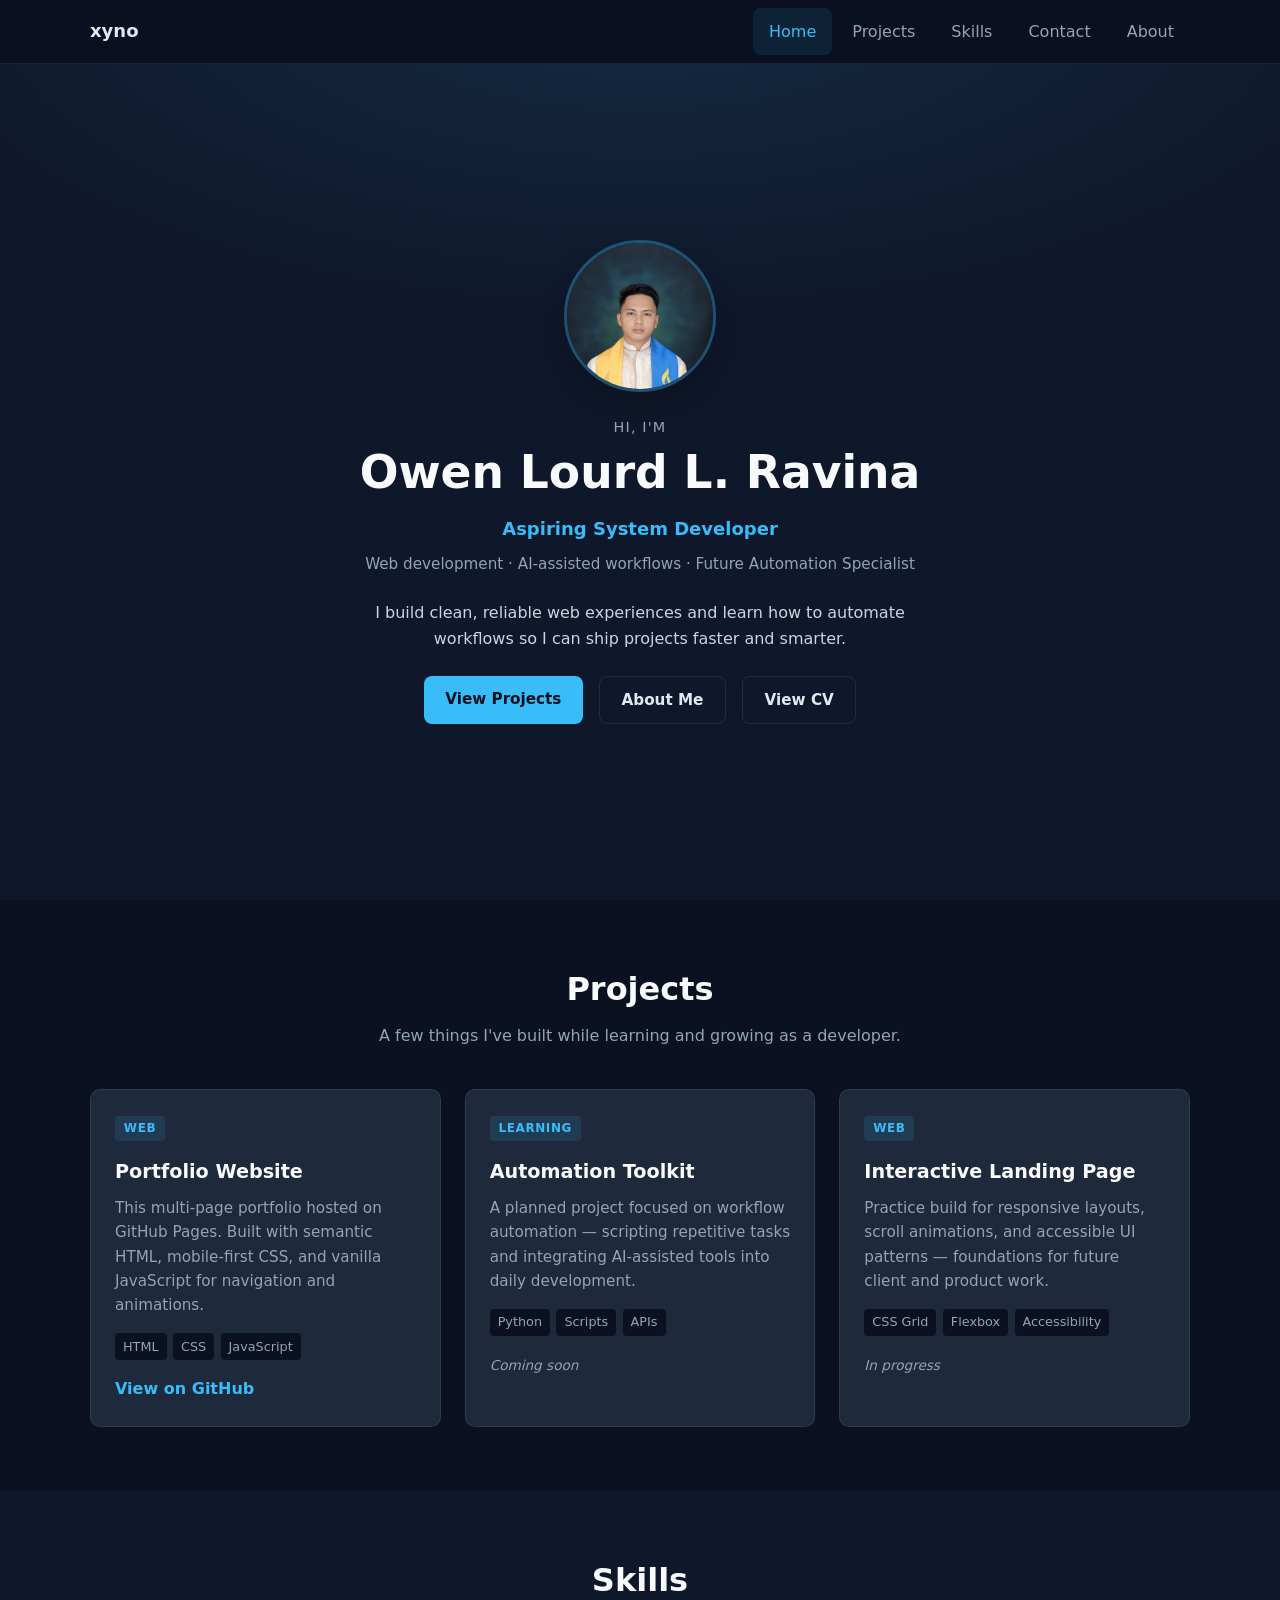
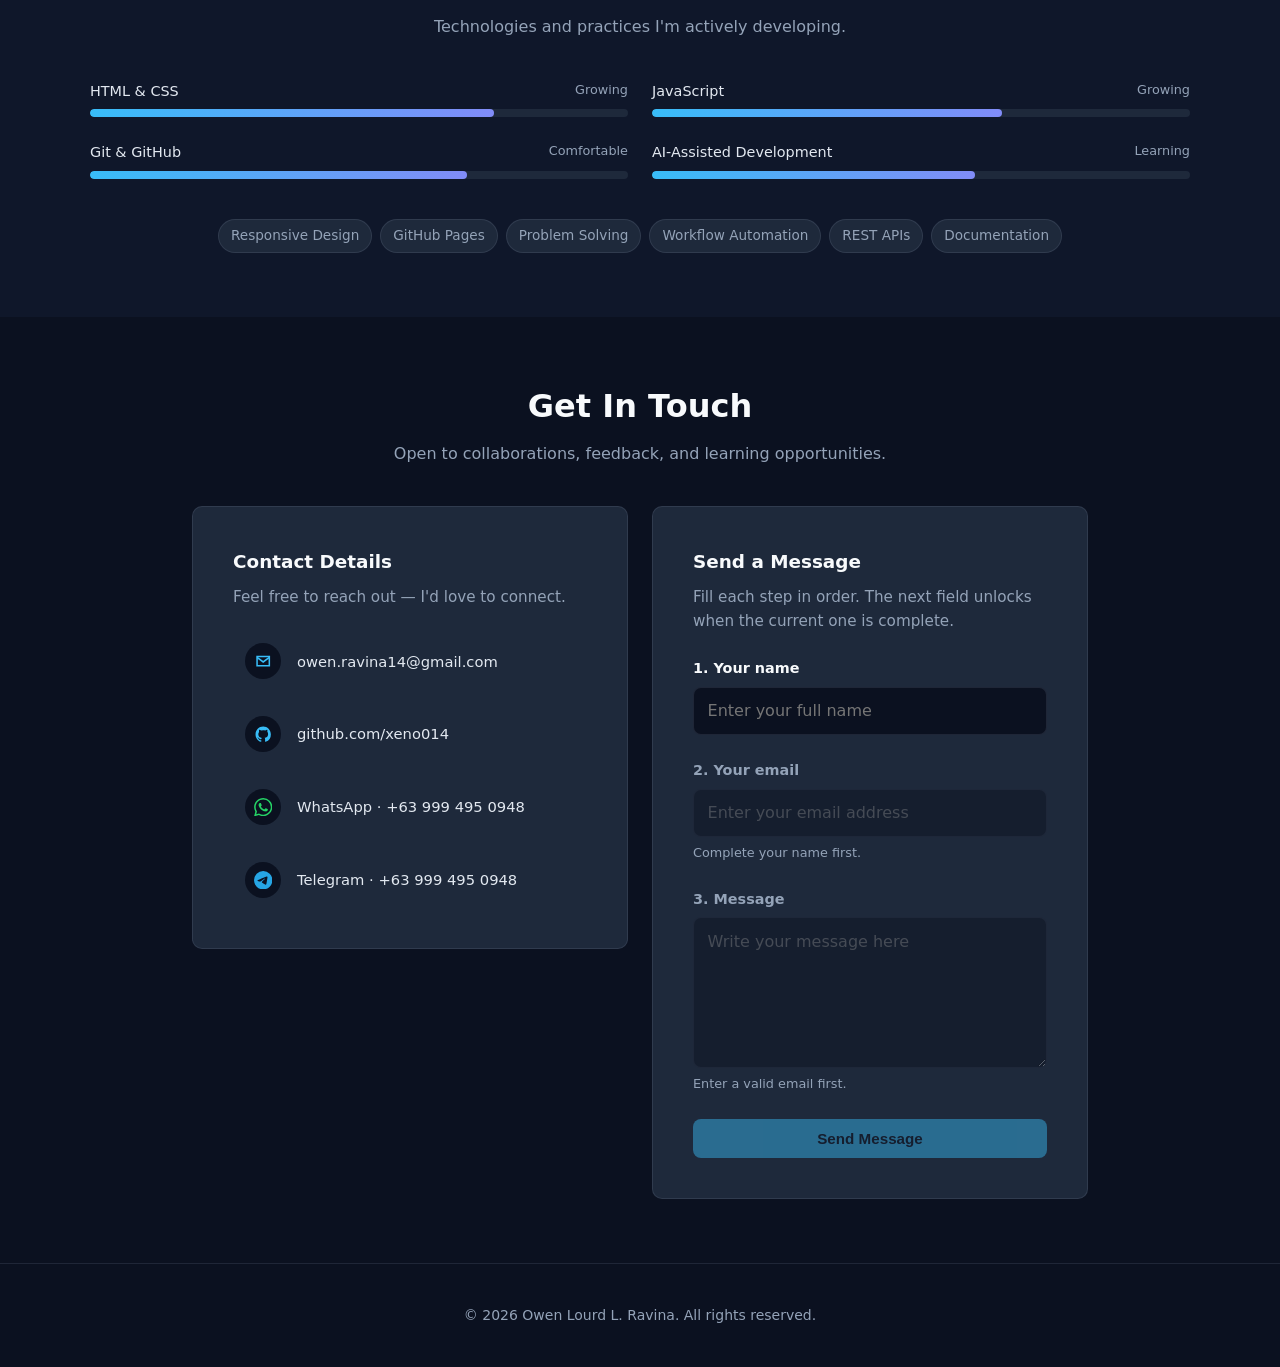
==== index.html @ d6f570fe "Contact & CV Changes" ====
<!DOCTYPE html>
<html lang="en">
<head>
  <meta charset="UTF-8" />
  <meta name="viewport" content="width=device-width, initial-scale=1.0" />
  <meta name="description" content="Portfolio of Owen Lourd L. Ravina — aspiring system developer focused on web development and automation." />
  <title>Owen Lourd L. Ravina | Home</title>
  <link rel="stylesheet" href="style.css" />
</head>
<body data-page="home">

  <!-- ========== STICKY NAVIGATION ========== -->
  <nav class="navbar" id="navbar" aria-label="Main navigation">
    <div class="navbar__inner container">
      <a href="index.html#home" class="navbar__brand">xyno</a>

      <button
        type="button"
        class="navbar__toggle"
        id="nav-toggle"
        aria-label="Open menu"
        aria-expanded="false"
        aria-controls="nav-menu"
      >
        <span class="navbar__toggle-bar"></span>
        <span class="navbar__toggle-bar"></span>
        <span class="navbar__toggle-bar"></span>
      </button>

      <ul class="navbar__menu" id="nav-menu">
        <li><a href="index.html#home" class="nav-link" data-section="home">Home</a></li>
        <li><a href="index.html#projects" class="nav-link" data-section="projects">Projects</a></li>
        <li><a href="index.html#skills" class="nav-link" data-section="skills">Skills</a></li>
        <li><a href="index.html#contact" class="nav-link" data-section="contact">Contact</a></li>
        <li><a href="about.html" class="nav-link" data-section="about">About</a></li>
      </ul>
    </div>
  </nav>

  <!-- ========== HERO ========== -->
  <header class="hero" id="home">
    <div class="hero__inner container reveal">
      <img
        src="assets/images/profile.jpg"
        alt="Portrait of Owen Lourd L. Ravina"
        class="profile-photo"
        width="160"
        height="160"
      />
      <p class="hero__greeting">Hi, I'm</p>
      <h1 class="hero__name">Owen Lourd L. Ravina</h1>
      <p class="hero__title">Aspiring System Developer</p>
      <p class="hero__subtitle">
        Web development · AI-assisted workflows · Future Automation Specialist
      </p>
      <p class="hero__mission">
        I build clean, reliable web experiences and learn how to automate workflows
        so I can ship projects faster and smarter.
      </p>
      <div class="hero__actions">
        <a href="#projects" class="btn btn--primary">View Projects</a>
        <a href="about.html" class="btn btn--ghost">About Me</a>
        <a href="assets/documents/resume.pdf" class="btn btn--ghost" target="_blank" rel="noopener noreferrer">View CV</a>
      </div>
    </div>
  </header>

  <main>
    <!-- ========== PROJECTS ========== -->
    <section id="projects" class="section" aria-labelledby="projects-heading">
      <div class="container">
        <header class="section__header reveal">
          <h2 id="projects-heading" class="section__title">Projects</h2>
          <p class="section__lead">A few things I've built while learning and growing as a developer.</p>
        </header>

        <div class="projects-grid">
          <article class="project-card reveal" style="--delay: 0ms">
            <span class="project-card__tag">web</span>
            <h3 class="project-card__title">Portfolio Website</h3>
            <p class="project-card__desc">
              This multi-page portfolio hosted on GitHub Pages. Built with semantic HTML,
              mobile-first CSS, and vanilla JavaScript for navigation and animations.
            </p>
            <ul class="project-card__stack">
              <li>HTML</li>
              <li>CSS</li>
              <li>JavaScript</li>
            </ul>
            <a href="https://github.com/xeno014/xeno014.github.io" class="project-card__link" target="_blank" rel="noopener noreferrer">View on GitHub</a>
          </article>

          <article class="project-card reveal" style="--delay: 100ms">
            <span class="project-card__tag">learning</span>
            <h3 class="project-card__title">Automation Toolkit</h3>
            <p class="project-card__desc">
              A planned project focused on workflow automation — scripting repetitive tasks
              and integrating AI-assisted tools into daily development.
            </p>
            <ul class="project-card__stack">
              <li>Python</li>
              <li>Scripts</li>
              <li>APIs</li>
            </ul>
            <span class="project-card__status">Coming soon</span>
          </article>

          <article class="project-card reveal" style="--delay: 200ms">
            <span class="project-card__tag">web</span>
            <h3 class="project-card__title">Interactive Landing Page</h3>
            <p class="project-card__desc">
              Practice build for responsive layouts, scroll animations, and accessible
              UI patterns — foundations for future client and product work.
            </p>
            <ul class="project-card__stack">
              <li>CSS Grid</li>
              <li>Flexbox</li>
              <li>Accessibility</li>
            </ul>
            <span class="project-card__status">In progress</span>
          </article>
        </div>
      </div>
    </section>

    <!-- ========== SKILLS ========== -->
    <section id="skills" class="section section--alt" aria-labelledby="skills-heading">
      <div class="container">
        <header class="section__header reveal">
          <h2 id="skills-heading" class="section__title">Skills</h2>
          <p class="section__lead">Technologies and practices I'm actively developing.</p>
        </header>

        <div class="skills-grid reveal">
          <div class="skill-item">
            <div class="skill-item__header">
              <span>HTML &amp; CSS</span>
              <span class="skill-item__level">Growing</span>
            </div>
            <div class="skill-bar"><span style="width: 75%"></span></div>
          </div>
          <div class="skill-item">
            <div class="skill-item__header">
              <span>JavaScript</span>
              <span class="skill-item__level">Growing</span>
            </div>
            <div class="skill-bar"><span style="width: 65%"></span></div>
          </div>
          <div class="skill-item">
            <div class="skill-item__header">
              <span>Git &amp; GitHub</span>
              <span class="skill-item__level">Comfortable</span>
            </div>
            <div class="skill-bar"><span style="width: 70%"></span></div>
          </div>
          <div class="skill-item">
            <div class="skill-item__header">
              <span>AI-Assisted Development</span>
              <span class="skill-item__level">Learning</span>
            </div>
            <div class="skill-bar"><span style="width: 60%"></span></div>
          </div>
        </div>

        <ul class="skills-tags reveal">
          <li>Responsive Design</li>
          <li>GitHub Pages</li>
          <li>Problem Solving</li>
          <li>Workflow Automation</li>
          <li>REST APIs</li>
          <li>Documentation</li>
        </ul>
      </div>
    </section>

    <!-- ========== CONTACT ========== -->
    <section id="contact" class="section" aria-labelledby="contact-heading">
      <div class="container">
        <header class="section__header reveal">
          <h2 id="contact-heading" class="section__title">Get In Touch</h2>
          <p class="section__lead">Open to collaborations, feedback, and learning opportunities.</p>
        </header>

        <div class="contact-grid reveal">
          <div class="contact-panel contact-panel--details">
            <h3 class="contact-panel__title">Contact Details</h3>
            <p class="contact-panel__intro">Feel free to reach out — I'd love to connect.</p>
            <ul class="contact-detail-list">
              <li>
                <a href="mailto:owen.ravina14@gmail.com" class="contact-detail">
                  <span class="contact-detail__icon" aria-hidden="true">
                    <svg viewBox="0 0 24 24" fill="none" stroke="currentColor" stroke-width="2"><path d="M4 6h16v12H4z"/><path d="m4 7 8 6 8-6"/></svg>
                  </span>
                  <span class="contact-detail__text">owen.ravina14@gmail.com</span>
                </a>
              </li>
              <li>
                <a href="https://github.com/xeno014" class="contact-detail" target="_blank" rel="noopener noreferrer">
                  <span class="contact-detail__icon" aria-hidden="true">
                    <svg viewBox="0 0 24 24" fill="currentColor"><path d="M12 2C6.48 2 2 6.58 2 12.26c0 4.5 2.87 8.32 6.84 9.67.5.1.68-.22.68-.48 0-.24-.01-.87-.01-1.7-2.78.62-3.37-1.36-3.37-1.36-.45-1.18-1.12-1.49-1.12-1.49-.92-.64.07-.63.07-.63 1.02.07 1.55 1.06 1.55 1.06.9 1.57 2.36 1.12 2.94.86.09-.67.35-1.12.64-1.38-2.22-.26-4.56-1.14-4.56-5.07 0-1.12.39-2.03 1.03-2.75-.1-.26-.45-1.3.1-2.71 0 0 .84-.27 2.75 1.02A9.3 9.3 0 0 1 12 6.84c.85.004 1.71.12 2.51.35 1.91-1.29 2.75-1.02 2.75-1.02.55 1.41.2 2.45.1 2.71.64.72 1.03 1.63 1.03 2.75 0 3.94-2.34 4.81-4.57 5.07.36.32.68.94.68 1.9 0 1.37-.01 2.47-.01 2.8 0 .27.18.58.69.48A10.03 10.03 0 0 0 22 12.26C22 6.58 17.52 2 12 2z"/></svg>
                  </span>
                  <span class="contact-detail__text">github.com/xeno014</span>
                </a>
              </li>
              <li>
                <a href="https://wa.me/639994950948" class="contact-detail" target="_blank" rel="noopener noreferrer">
                  <span class="contact-detail__icon contact-detail__icon--whatsapp" aria-hidden="true">
                    <svg viewBox="0 0 24 24" fill="currentColor"><path d="M17.472 14.382c-.297-.149-1.758-.867-2.03-.967-.273-.099-.471-.148-.67.15-.197.297-.767.966-.94 1.164-.173.199-.347.223-.644.075-.297-.15-1.255-.463-2.39-1.475-.883-.788-1.48-1.761-1.653-2.059-.173-.297-.018-.458.13-.606.134-.133.298-.347.446-.52.149-.174.198-.298.298-.497.099-.198.05-.371-.025-.52-.075-.149-.669-1.612-.916-2.207-.242-.579-.487-.5-.669-.51-.173-.008-.371-.01-.57-.01-.198 0-.52.074-.792.372-.272.297-1.04 1.016-1.04 2.479 0 1.462 1.065 2.875 1.213 3.074.149.198 2.096 3.2 5.077 4.487.709.306 1.262.489 1.694.625.712.227 1.36.195 1.871.118.571-.085 1.758-.719 2.006-1.413.248-.694.248-1.289.173-1.413-.074-.124-.272-.198-.57-.347m-5.421 7.403h-.004a9.87 9.87 0 0 1-5.031-1.378l-.361-.214-3.741.982.998-3.648-.235-.374a9.86 9.86 0 0 1-1.51-5.26c.001-5.45 4.436-9.884 9.888-9.884 2.64 0 5.122 1.03 6.988 2.898a9.825 9.825 0 0 1 2.893 6.994c-.003 5.45-4.435 9.884-9.885 9.884m8.413-18.297A11.815 11.815 0 0 0 12.05 0C5.495 0 .16 5.335.157 11.892c0 2.096.547 4.142 1.588 5.945L.057 24l6.305-1.654a11.882 11.882 0 0 0 5.683 1.448h.005c6.554 0 11.89-5.335 11.893-11.893a11.821 11.821 0 0 0-3.48-8.413z"/></svg>
                  </span>
                  <span class="contact-detail__text">WhatsApp · +63 999 495 0948</span>
                </a>
              </li>
              <li>
                <a href="https://t.me/+639994950948" class="contact-detail" target="_blank" rel="noopener noreferrer">
                  <span class="contact-detail__icon contact-detail__icon--telegram" aria-hidden="true">
                    <svg viewBox="0 0 24 24" fill="currentColor"><path d="M11.944 0A12 12 0 0 0 0 12a12 12 0 0 0 12 12 12 12 0 0 0 12-12A12 12 0 0 0 12 0a12 12 0 0 0-.056 0zm4.962 7.224c.1-.002.321.023.465.14a.506.506 0 0 1 .171.325c.016.093.036.306.02.472-.18 1.898-.962 6.502-1.36 8.627-.168.9-.499 1.201-.82 1.23-.696.065-1.225-.46-1.9-.902-1.056-.693-1.653-1.124-2.678-1.8-1.185-.78-.417-1.21.258-1.91.177-.184 3.247-2.977 3.307-3.23.007-.032.014-.15-.056-.212s-.174-.041-.249-.024c-.106.024-1.793 1.14-5.061 3.345-.48.33-.913.49-1.302.48-.428-.008-1.252-.241-1.865-.44-.752-.245-1.349-.374-1.297-.789.027-.216.325-.437.893-.663 3.498-1.524 5.83-2.529 6.998-3.014 3.332-1.386 4.025-1.627 4.476-1.635z"/></svg>
                  </span>
                  <span class="contact-detail__text">Telegram · +63 999 495 0948</span>
                </a>
              </li>
            </ul>
          </div>

          <div class="contact-panel contact-panel--form">
            <h3 class="contact-panel__title">Send a Message</h3>
            <p class="contact-panel__intro">Fill each step in order. The next field unlocks when the current one is complete.</p>
            <form id="contact-form" class="contact-form" novalidate>
              <div class="form-group">
                <label for="contact-name">1. Your name</label>
                <input type="text" id="contact-name" name="name" autocomplete="name" placeholder="Enter your full name" required />
              </div>
              <div class="form-group form-group--locked" id="email-group">
                <label for="contact-email">2. Your email</label>
                <input type="email" id="contact-email" name="email" autocomplete="email" placeholder="Enter your email address" disabled required />
                <p class="form-hint" id="email-hint">Complete your name first.</p>
              </div>
              <div class="form-group form-group--locked" id="message-group">
                <label for="contact-message">3. Message</label>
                <textarea id="contact-message" name="message" rows="5" placeholder="Write your message here" disabled required></textarea>
                <p class="form-hint" id="message-hint">Enter a valid email first.</p>
              </div>
              <button type="submit" class="btn btn--primary contact-form__submit" id="contact-submit" disabled>Send Message</button>
            </form>
          </div>
        </div>
      </div>
    </section>
  </main>

  <!-- ========== FOOTER ========== -->
  <footer class="site-footer">
    <div class="container">
      <p>&copy; <span id="year"></span> Owen Lourd L. Ravina. All rights reserved.</p>
    </div>
  </footer>

  <!-- ========== BACK TO TOP ========== -->
  <button type="button" class="top-btn" id="top-btn" aria-label="Back to top" hidden>
    <svg width="20" height="20" viewBox="0 0 24 24" fill="none" stroke="currentColor" stroke-width="2.5" aria-hidden="true">
      <path d="M12 19V5M5 12l7-7 7 7"/>
    </svg>
  </button>

  <script src="script.js"></script>
</body>
</html>
---- style.css ----
/* ============================================
   CSS VARIABLES & RESET (mobile-first)
   ============================================ */

:root {
  --bg: #0b1120;
  --bg-alt: #0f172a;
  --surface: #1e293b;
  --surface-hover: #273549;
  --text: #e2e8f0;
  --text-muted: #94a3b8;
  --accent: #38bdf8;
  --accent-hover: #7dd3fc;
  --border: rgba(148, 163, 184, 0.15);
  --radius: 10px;
  --radius-sm: 8px;
  --shadow: 0 8px 24px rgba(0, 0, 0, 0.25);
  --nav-height: 4rem;
  --space-xs: 0.5rem;
  --space-sm: 1rem;
  --space-md: 1.5rem;
  --space-lg: 2.5rem;
  --space-xl: 4rem;
  --transition: 0.25s ease;
  --container: min(1100px, 100% - 2rem);
}

*,
*::before,
*::after {
  box-sizing: border-box;
  margin: 0;
  padding: 0;
}

html {
  scroll-behavior: smooth;
}

body {
  font-family: system-ui, -apple-system, "Segoe UI", Roboto, sans-serif;
  line-height: 1.6;
  color: var(--text);
  background-color: var(--bg);
  padding-top: var(--nav-height);
}

img {
  max-width: 100%;
  display: block;
}

a {
  color: var(--accent);
  transition: color var(--transition);
}

a:hover {
  color: var(--accent-hover);
}

.container {
  width: var(--container);
  margin-inline: auto;
}

/* ============================================
   SCROLL REVEAL ANIMATIONS
   ============================================ */

.reveal {
  opacity: 0;
  transform: translateY(24px);
  transition:
    opacity 0.6s ease,
    transform 0.6s ease;
  transition-delay: var(--delay, 0ms);
}

.reveal.is-visible {
  opacity: 1;
  transform: translateY(0);
}

@media (prefers-reduced-motion: reduce) {
  html {
    scroll-behavior: auto;
  }

  .reveal {
    opacity: 1;
    transform: none;
    transition: none;
  }

  .top-btn,
  .project-card,
  .btn,
  .navbar__menu {
    transition: none !important;
  }
}

/* ============================================
   STICKY NAVBAR
   ============================================ */

.navbar {
  position: fixed;
  top: 0;
  left: 0;
  right: 0;
  z-index: 1000;
  height: var(--nav-height);
  background: rgba(11, 17, 32, 0.85);
  backdrop-filter: blur(12px);
  border-bottom: 1px solid var(--border);
  transition: box-shadow var(--transition);
}

.navbar--scrolled {
  box-shadow: var(--shadow);
}

.navbar__inner {
  display: flex;
  align-items: center;
  justify-content: space-between;
  height: 100%;
}

.navbar__brand {
  font-weight: 700;
  font-size: 1.125rem;
  color: var(--text);
  text-decoration: none;
}

.navbar__brand:hover {
  color: var(--accent);
}

.navbar__toggle {
  display: flex;
  flex-direction: column;
  justify-content: center;
  gap: 5px;
  width: 2.5rem;
  height: 2.5rem;
  padding: 0.5rem;
  background: transparent;
  border: 1px solid var(--border);
  border-radius: var(--radius-sm);
  cursor: pointer;
}

.navbar__toggle-bar {
  display: block;
  width: 100%;
  height: 2px;
  background: var(--text);
  border-radius: 2px;
  transition: transform var(--transition), opacity var(--transition);
}

.navbar__toggle[aria-expanded="true"] .navbar__toggle-bar:nth-child(1) {
  transform: translateY(7px) rotate(45deg);
}

.navbar__toggle[aria-expanded="true"] .navbar__toggle-bar:nth-child(2) {
  opacity: 0;
}

.navbar__toggle[aria-expanded="true"] .navbar__toggle-bar:nth-child(3) {
  transform: translateY(-7px) rotate(-45deg);
}

.navbar__menu {
  list-style: none;
  display: none;
  flex-direction: column;
  gap: 0.25rem;
  position: absolute;
  top: var(--nav-height);
  left: 0;
  right: 0;
  padding: var(--space-sm);
  background: var(--bg-alt);
  border-bottom: 1px solid var(--border);
}

.navbar__menu.is-open {
  display: flex;
}

.nav-link {
  display: block;
  padding: 0.65rem 1rem;
  color: var(--text-muted);
  text-decoration: none;
  border-radius: var(--radius-sm);
  transition: color var(--transition), background var(--transition);
}

.nav-link:hover,
.nav-link--active {
  color: var(--text);
  background: rgba(56, 189, 248, 0.1);
}

.nav-link--active {
  color: var(--accent);
}

/* ============================================
   BUTTONS
   ============================================ */

.btn {
  display: inline-block;
  padding: 0.7rem 1.35rem;
  font-size: 0.95rem;
  font-weight: 600;
  text-decoration: none;
  border-radius: var(--radius-sm);
  transition: background var(--transition), transform var(--transition), color var(--transition);
}

.btn--primary {
  color: var(--bg);
  background: var(--accent);
}

.btn--primary:hover {
  background: var(--accent-hover);
  transform: translateY(-2px);
  color: var(--bg);
}

.btn--ghost {
  color: var(--text);
  border: 1px solid var(--border);
  background: transparent;
}

.btn--ghost:hover {
  border-color: var(--accent);
  color: var(--accent);
  transform: translateY(-2px);
}

.btn:focus-visible,
.hero__cta:focus-visible,
.top-btn:focus-visible {
  outline: 2px solid var(--accent);
  outline-offset: 3px;
}

/* ============================================
   HERO (HOME)
   ============================================ */

.hero {
  min-height: calc(100vh - var(--nav-height));
  min-height: calc(100dvh - var(--nav-height));
  display: flex;
  align-items: center;
  justify-content: center;
  padding: var(--space-lg) var(--space-sm);
  text-align: center;
  background-color: var(--bg-alt);
  background-image: radial-gradient(
    ellipse 90% 60% at 50% -10%,
    rgba(56, 189, 248, 0.12),
    transparent 70%
  );
}

.hero__inner {
  max-width: 40rem;
}

/* Profile photo (replace assets/images/profile.jpg to update) */
.profile-photo {
  display: block;
  width: 9.5rem;
  height: 9.5rem;
  margin: 0 auto var(--space-md);
  object-fit: cover;
  object-position: center 15%;
  border-radius: 50%;
  border: 3px solid rgba(56, 189, 248, 0.35);
  box-shadow: var(--shadow);
}

.hero__greeting {
  font-size: 0.9rem;
  letter-spacing: 0.08em;
  text-transform: uppercase;
  color: var(--text-muted);
  margin-bottom: var(--space-xs);
}

.hero__name {
  font-size: clamp(1.75rem, 6vw, 2.85rem);
  font-weight: 700;
  line-height: 1.15;
  color: #f8fafc;
  margin-bottom: var(--space-sm);
}

.hero__title {
  font-size: 1.125rem;
  font-weight: 600;
  color: var(--accent);
  margin-bottom: var(--space-xs);
}

.hero__subtitle {
  font-size: 0.95rem;
  color: var(--text-muted);
  margin-bottom: var(--space-md);
}

.hero__mission {
  color: #cbd5e1;
  margin-bottom: var(--space-md);
  max-width: 34rem;
  margin-inline: auto;
}

.hero__actions {
  display: flex;
  flex-wrap: wrap;
  gap: var(--space-sm);
  justify-content: center;
}

/* ============================================
   SECTIONS (shared)
   ============================================ */

.section {
  padding: var(--space-xl) 0;
}

.section--alt {
  background: var(--bg-alt);
}

.section__header {
  text-align: center;
  margin-bottom: var(--space-lg);
  max-width: 36rem;
  margin-inline: auto;
}

.section__title {
  font-size: clamp(1.5rem, 4vw, 2rem);
  color: #f8fafc;
  margin-bottom: var(--space-xs);
}

.section__lead {
  color: var(--text-muted);
}

/* ============================================
   PROJECT CARDS
   ============================================ */

.projects-grid {
  display: grid;
  gap: var(--space-md);
}

.project-card {
  padding: var(--space-md);
  background: var(--surface);
  border: 1px solid var(--border);
  border-radius: var(--radius);
  transition: transform var(--transition), border-color var(--transition), box-shadow var(--transition);
}

.project-card:hover {
  transform: translateY(-4px);
  border-color: rgba(56, 189, 248, 0.35);
  box-shadow: var(--shadow);
}

.project-card__tag {
  display: inline-block;
  font-size: 0.75rem;
  font-weight: 600;
  text-transform: uppercase;
  letter-spacing: 0.05em;
  color: var(--accent);
  background: rgba(56, 189, 248, 0.12);
  padding: 0.2rem 0.55rem;
  border-radius: 4px;
  margin-bottom: var(--space-sm);
}

.project-card__title {
  font-size: 1.2rem;
  color: #f8fafc;
  margin-bottom: var(--space-xs);
}

.project-card__desc {
  color: var(--text-muted);
  font-size: 0.95rem;
  margin-bottom: var(--space-sm);
}

.project-card__stack {
  list-style: none;
  display: flex;
  flex-wrap: wrap;
  gap: 0.4rem;
  margin-bottom: var(--space-sm);
}

.project-card__stack li {
  font-size: 0.8rem;
  padding: 0.2rem 0.5rem;
  background: var(--bg);
  border-radius: 4px;
  color: var(--text-muted);
}

.project-card__link {
  font-weight: 600;
  text-decoration: none;
}

.project-card__status {
  font-size: 0.85rem;
  color: var(--text-muted);
  font-style: italic;
}

/* ============================================
   SKILLS
   ============================================ */

.skills-grid {
  display: grid;
  gap: var(--space-md);
  margin-bottom: var(--space-lg);
}

.skill-item__header {
  display: flex;
  justify-content: space-between;
  font-size: 0.9rem;
  margin-bottom: 0.4rem;
}

.skill-item__level {
  color: var(--text-muted);
  font-size: 0.8rem;
}

.skill-bar {
  height: 8px;
  background: var(--surface);
  border-radius: 99px;
  overflow: hidden;
}

.skill-bar span {
  display: block;
  height: 100%;
  background: linear-gradient(90deg, var(--accent), #818cf8);
  border-radius: 99px;
  transition: width 1s ease;
}

.skills-tags {
  list-style: none;
  display: flex;
  flex-wrap: wrap;
  gap: 0.5rem;
  justify-content: center;
}

.skills-tags li {
  font-size: 0.85rem;
  padding: 0.35rem 0.75rem;
  background: var(--surface);
  border: 1px solid var(--border);
  border-radius: 99px;
  color: var(--text-muted);
  transition: border-color var(--transition), color var(--transition);
}

.skills-tags li:hover {
  border-color: var(--accent);
  color: var(--accent);
}

/* ============================================
   CONTACT (two panels)
   ============================================ */

.contact-grid {
  display: grid;
  gap: var(--space-md);
  max-width: 56rem;
  margin-inline: auto;
}

.contact-panel {
  padding: var(--space-lg);
  background: var(--surface);
  border: 1px solid var(--border);
  border-radius: var(--radius);
}

.contact-panel__title {
  font-size: 1.15rem;
  color: #f8fafc;
  margin-bottom: var(--space-xs);
}

.contact-panel__intro {
  color: var(--text-muted);
  font-size: 0.95rem;
  margin-bottom: var(--space-md);
}

/* Panel 1: contact details with icons */
.contact-detail-list {
  list-style: none;
  display: flex;
  flex-direction: column;
  gap: var(--space-sm);
}

.contact-detail {
  display: flex;
  align-items: center;
  gap: var(--space-sm);
  padding: 0.65rem 0.75rem;
  border-radius: var(--radius-sm);
  text-decoration: none;
  color: var(--text);
  transition: background var(--transition), color var(--transition);
}

.contact-detail:hover {
  background: rgba(56, 189, 248, 0.08);
  color: var(--accent);
}

.contact-detail__icon {
  flex-shrink: 0;
  width: 2.25rem;
  height: 2.25rem;
  display: flex;
  align-items: center;
  justify-content: center;
  border-radius: 50%;
  background: var(--bg);
  color: var(--accent);
}

.contact-detail__icon svg {
  width: 1.15rem;
  height: 1.15rem;
}

.contact-detail__icon--whatsapp {
  color: #25d366;
}

.contact-detail__icon--telegram {
  color: #26a5e4;
}

.contact-detail__text {
  font-size: 0.92rem;
  font-weight: 500;
  word-break: break-word;
}

/* Panel 2: contact form */
.contact-form {
  display: flex;
  flex-direction: column;
  gap: var(--space-md);
}

.form-group {
  display: flex;
  flex-direction: column;
  gap: 0.4rem;
}

.form-group label {
  font-size: 0.9rem;
  font-weight: 600;
  color: #f8fafc;
}

.form-group input,
.form-group textarea {
  width: 100%;
  padding: 0.65rem 0.85rem;
  font: inherit;
  color: var(--text);
  background: var(--bg);
  border: 1px solid var(--border);
  border-radius: var(--radius-sm);
  transition: border-color var(--transition), opacity var(--transition);
}

.form-group input:focus,
.form-group textarea:focus {
  outline: none;
  border-color: var(--accent);
}

.form-group input:disabled,
.form-group textarea:disabled {
  opacity: 0.45;
  cursor: not-allowed;
}

.form-group--locked label {
  color: var(--text-muted);
}

.form-hint {
  font-size: 0.8rem;
  color: var(--text-muted);
  margin: 0;
}

.form-hint.is-hidden {
  display: none;
}

.contact-form__submit {
  width: 100%;
  border: none;
  cursor: pointer;
}

.contact-form__submit:disabled {
  opacity: 0.45;
  cursor: not-allowed;
  transform: none;
}

/* ============================================
   ABOUT PAGE
   ============================================ */

.page-hero {
  padding: var(--space-xl) 0 var(--space-lg);
  background: var(--bg-alt);
  border-bottom: 1px solid var(--border);
}

.back-link {
  display: inline-block;
  font-size: 0.9rem;
  text-decoration: none;
  margin-bottom: var(--space-md);
  color: var(--text-muted);
}

.back-link:hover {
  color: var(--accent);
}

.page-hero__title {
  font-size: clamp(2rem, 5vw, 2.75rem);
  color: #f8fafc;
  margin-bottom: var(--space-sm);
}

.page-hero__lead {
  color: var(--text-muted);
  max-width: 40rem;
}

.about-main {
  padding: var(--space-xl) 0;
}

.about-block {
  margin-bottom: var(--space-xl);
}

.about-block__title {
  font-size: 1.35rem;
  color: var(--accent);
  margin-bottom: var(--space-md);
}

.about-block p {
  color: #cbd5e1;
  margin-bottom: var(--space-sm);
}

.about-block p:last-child {
  margin-bottom: 0;
}

/* Timeline */
.timeline {
  list-style: none;
  border-left: 2px solid var(--border);
  margin-left: 0.5rem;
  padding-left: var(--space-md);
}

.timeline__item {
  position: relative;
  padding-bottom: var(--space-lg);
}

.timeline__item:last-child {
  padding-bottom: 0;
}

.timeline__item::before {
  content: "";
  position: absolute;
  left: calc(-1 * var(--space-md) - 5px);
  top: 0.35rem;
  width: 10px;
  height: 10px;
  background: var(--accent);
  border-radius: 50%;
  box-shadow: 0 0 0 4px var(--bg);
}

.timeline__date {
  display: block;
  font-size: 0.8rem;
  font-weight: 600;
  color: var(--accent);
  margin-bottom: 0.25rem;
}

.timeline__title {
  font-size: 1.05rem;
  color: #f8fafc;
  margin-bottom: 0.35rem;
}

.timeline__item p {
  font-size: 0.95rem;
  color: var(--text-muted);
}

/* Values grid */
.values-grid {
  list-style: none;
  display: grid;
  gap: var(--space-md);
}

.values-card {
  padding: var(--space-md);
  background: var(--surface);
  border: 1px solid var(--border);
  border-radius: var(--radius);
  transition: transform var(--transition), border-color var(--transition);
}

.values-card:hover {
  transform: translateY(-3px);
  border-color: rgba(56, 189, 248, 0.3);
}

.values-card h3 {
  color: #f8fafc;
  font-size: 1rem;
  margin-bottom: 0.35rem;
}

.values-card p {
  font-size: 0.9rem;
  color: var(--text-muted);
}

.about-cta {
  display: flex;
  flex-wrap: wrap;
  gap: var(--space-sm);
  justify-content: center;
  padding-top: var(--space-md);
}

/* ============================================
   FOOTER
   ============================================ */

.site-footer {
  padding: var(--space-lg) 0;
  text-align: center;
  font-size: 0.875rem;
  color: var(--text-muted);
  border-top: 1px solid var(--border);
}

/* ============================================
   BACK TO TOP BUTTON
   ============================================ */

.top-btn {
  position: fixed;
  bottom: 1.5rem;
  right: 1.5rem;
  z-index: 900;
  width: 3rem;
  height: 3rem;
  display: flex;
  align-items: center;
  justify-content: center;
  border: none;
  border-radius: 50%;
  background: var(--accent);
  color: var(--bg);
  cursor: pointer;
  box-shadow: var(--shadow);
  opacity: 0;
  visibility: hidden;
  transform: scale(0.85);
  transition:
    opacity 0.35s ease,
    visibility 0.35s ease,
    transform 0.35s ease,
    background 0.2s ease;
}

.top-btn.is-visible {
  opacity: 1;
  visibility: visible;
  transform: scale(1);
}

.top-btn:hover {
  background: var(--accent-hover);
  transform: scale(1.08);
}

.top-btn.is-visible:hover {
  transform: scale(1.08);
}

/* ============================================
   TABLET (768px+)
   ============================================ */

@media (min-width: 768px) {
  .navbar__toggle {
    display: none;
  }

  .navbar__menu {
    display: flex;
    flex-direction: row;
    align-items: center;
    gap: 0.25rem;
    position: static;
    padding: 0;
    background: transparent;
    border: none;
  }

  .projects-grid {
    grid-template-columns: repeat(2, 1fr);
  }

  .skills-grid {
    grid-template-columns: repeat(2, 1fr);
  }

  .values-grid {
    grid-template-columns: repeat(3, 1fr);
  }

  .contact-grid {
    grid-template-columns: 1fr 1fr;
    align-items: start;
  }
}

/* ============================================
   DESKTOP (1024px+)
   ============================================ */

@media (min-width: 1024px) {
  .projects-grid {
    grid-template-columns: repeat(3, 1fr);
  }
}
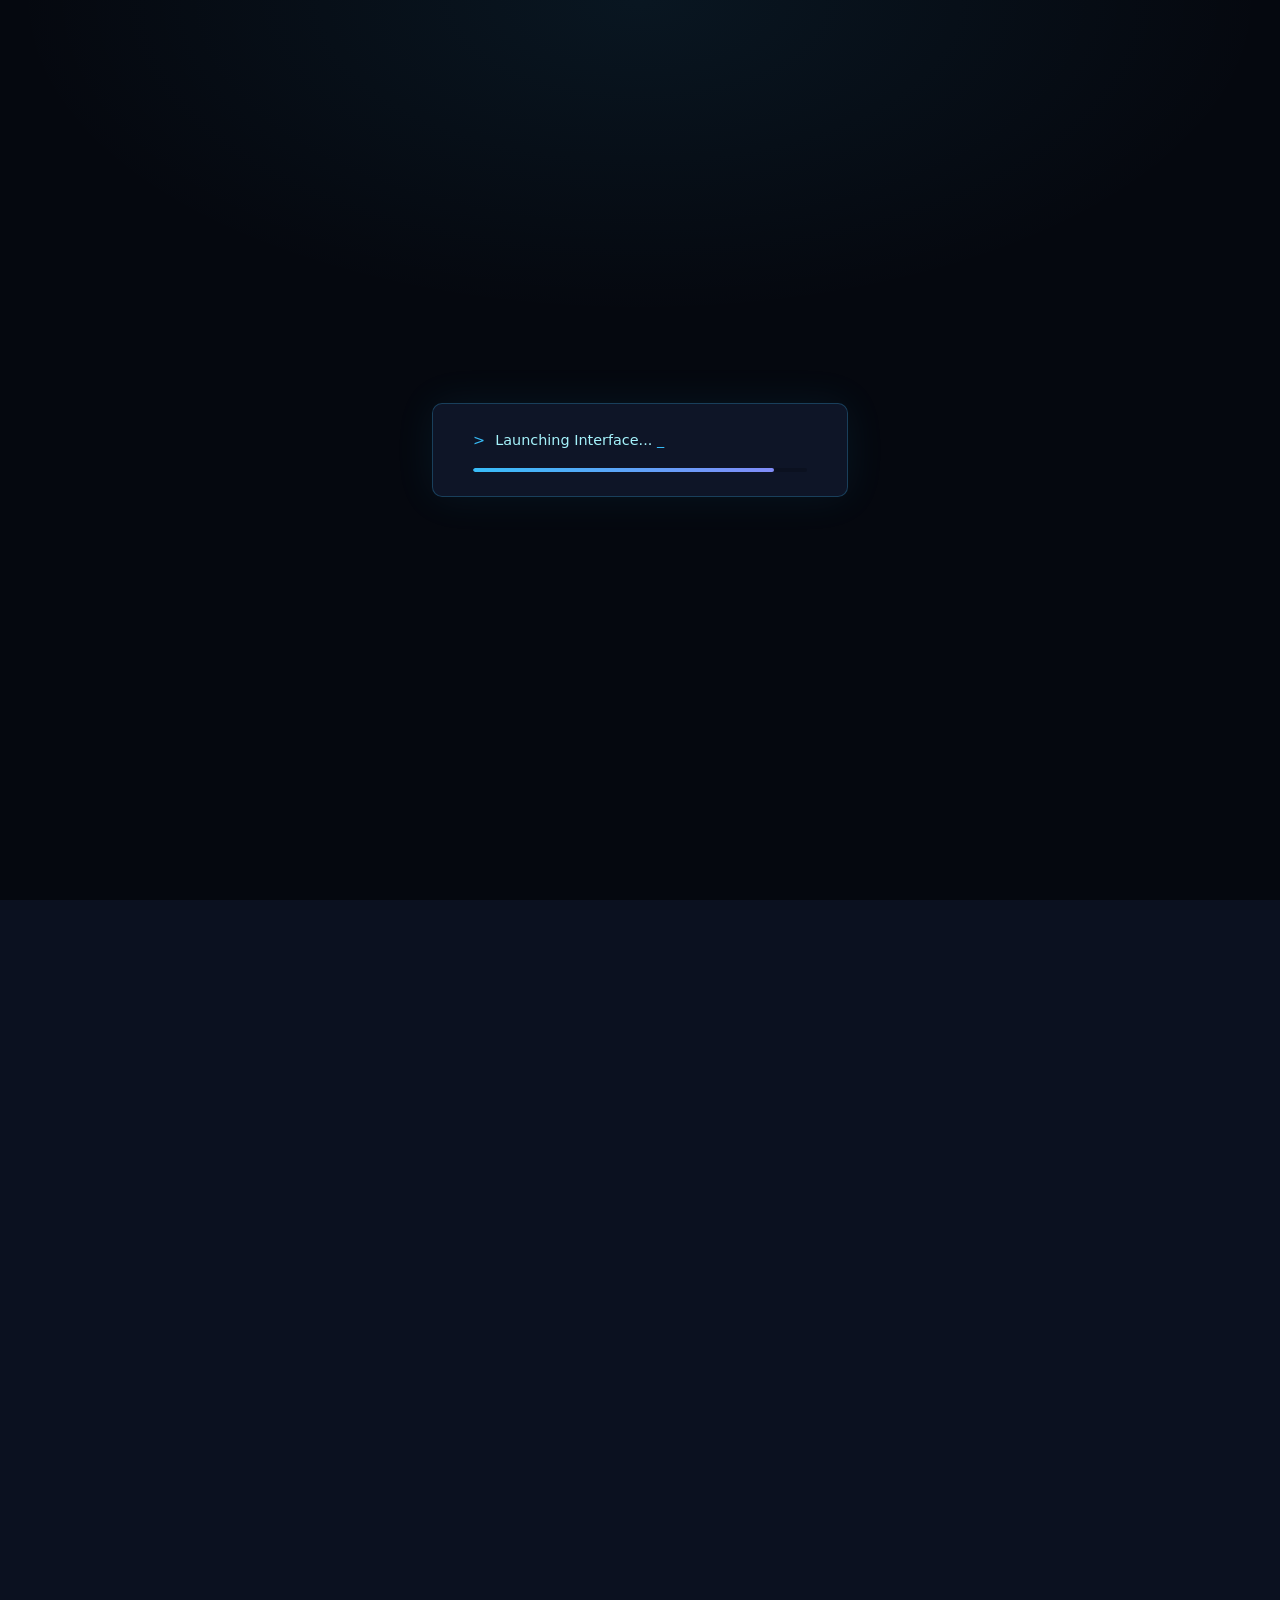
==== commit b800f22a: "Portfolio Refinement and font change" ====
--- a/index.html
+++ b/index.html
@@ -1,13 +1,30 @@
 <!DOCTYPE html>
-<html lang="en">
+<html lang="en" class="no-js">
 <head>
+  <script>document.documentElement.classList.replace("no-js", "js");</script>
   <meta charset="UTF-8" />
   <meta name="viewport" content="width=device-width, initial-scale=1.0" />
-  <meta name="description" content="Portfolio of Owen Lourd L. Ravina — aspiring system developer focused on web development and automation." />
+  <meta name="description" content="Portfolio of Owen Lourd L. Ravina — IT Systems &amp; Automation Specialist with experience in software analysis, infrastructure support, and web-based system development." />
   <title>Owen Lourd L. Ravina | Home</title>
+  <link rel="stylesheet" href="https://fonts.cdnfonts.com/css/axiforma" />
   <link rel="stylesheet" href="style.css" />
+  <link rel="preload" href="assets/images/profile.jpg" as="image" />
 </head>
-<body data-page="home">
+<body data-page="home" class="preloader-active">
+
+  <!-- ========== DEVELOPER PRELOADER ========== -->
+  <div id="preloader" class="preloader" role="status" aria-live="polite" aria-busy="true" aria-label="Loading portfolio">
+    <div class="preloader__terminal">
+      <p class="preloader__line">
+        <span class="preloader__prompt">&gt;</span>
+        <span id="preloader-text">Initializing Portfolio...</span>
+        <span class="preloader__cursor" aria-hidden="true">_</span>
+      </p>
+      <div class="preloader__bar" aria-hidden="true">
+        <span class="preloader__progress" id="preloader-progress"></span>
+      </div>
+    </div>
+  </div>
 
   <!-- ========== STICKY NAVIGATION ========== -->
   <nav class="navbar" id="navbar" aria-label="Main navigation">
@@ -39,25 +56,37 @@
 
   <!-- ========== HERO ========== -->
   <header class="hero" id="home">
-    <div class="hero__inner container reveal">
-      <img
-        src="assets/images/profile.jpg"
-        alt="Portrait of Owen Lourd L. Ravina"
-        class="profile-photo"
-        width="160"
-        height="160"
-      />
-      <p class="hero__greeting">Hi, I'm</p>
-      <h1 class="hero__name">Owen Lourd L. Ravina</h1>
-      <p class="hero__title">Aspiring System Developer</p>
-      <p class="hero__subtitle">
-        Web development · AI-assisted workflows · Future Automation Specialist
+    <div class="hero__inner container hero--sequence" id="hero-inner">
+      <div class="hero__stage hero__stage--photo">
+        <img
+          src="assets/images/profile.jpg"
+          alt="Portrait of Owen Lourd L. Ravina"
+          class="profile-photo"
+          width="160"
+          height="160"
+          decoding="async"
+          loading="eager"
+        />
+      </div>
+      <p class="hero__greeting hero__stage hero__stage--greeting">Hi, I'm</p>
+      <h1 class="hero__name hero__stage hero__stage--name">Owen Lourd L. Ravina</h1>
+      <p class="hero__role hero__stage hero__stage--role">Workflow System Architect & IT Software-Hardware Consultant</p>
+      <div
+        class="hero__terminal hero__stage hero__stage--terminal"
+        role="region"
+        aria-label="Areas of specialization"
+      >
+        <p class="hero__terminal-line">
+          <span class="hero__terminal-prompt" aria-hidden="true">&gt;</span>
+          <span class="hero__terminal-output">
+            <span class="hero__terminal-text" id="hero-typewriter" aria-live="polite"></span><span class="hero__terminal-cursor" id="hero-typewriter-cursor" aria-hidden="true">_</span>
+          </span>
+        </p>
+      </div>
+      <p class="hero__subtitle hero__stage hero__stage--subtitle">
+        Software Analysis · Infrastructure Support · Workflow Optimization · Web Systems
       </p>
-      <p class="hero__mission">
-        I build clean, reliable web experiences and learn how to automate workflows
-        so I can ship projects faster and smarter.
-      </p>
-      <div class="hero__actions">
+      <div class="hero__actions hero__stage hero__stage--actions">
         <a href="#projects" class="btn btn--primary">View Projects</a>
         <a href="about.html" class="btn btn--ghost">About Me</a>
         <a href="assets/documents/resume.pdf" class="btn btn--ghost" target="_blank" rel="noopener noreferrer">View CV</a>
@@ -76,11 +105,14 @@
 
         <div class="projects-grid">
           <article class="project-card reveal" style="--delay: 0ms">
-            <span class="project-card__tag">web</span>
+            <div class="project-card__meta">
+              <span class="project-card__tag">web</span>
+              <span class="project-card__level">Moderate to Intermediate</span>
+            </div>
             <h3 class="project-card__title">Portfolio Website</h3>
             <p class="project-card__desc">
-              This multi-page portfolio hosted on GitHub Pages. Built with semantic HTML,
-              mobile-first CSS, and vanilla JavaScript for navigation and animations.
+              Multi-page developer portfolio with responsive layout, scroll animations,
+              contact form, and GitHub Pages deployment.
             </p>
             <ul class="project-card__stack">
               <li>HTML</li>
@@ -90,34 +122,58 @@
             <a href="https://github.com/xeno014/xeno014.github.io" class="project-card__link" target="_blank" rel="noopener noreferrer">View on GitHub</a>
           </article>
 
-          <article class="project-card reveal" style="--delay: 100ms">
-            <span class="project-card__tag">learning</span>
-            <h3 class="project-card__title">Automation Toolkit</h3>
-            <p class="project-card__desc">
-              A planned project focused on workflow automation — scripting repetitive tasks
-              and integrating AI-assisted tools into daily development.
+          <article class="project-card reveal" style="--delay: 80ms">
+            <div class="project-card__meta">
+              <span class="project-card__tag">automation</span>
+              <span class="project-card__level">Beginner to Moderate</span>
+            </div>
+            <h3 class="project-card__title">Automation</h3>
+            <p class="project-card__desc">
+              Workflow automation using Python and no-code tools to streamline business
+              processes and integrations.
             </p>
             <ul class="project-card__stack">
               <li>Python</li>
-              <li>Scripts</li>
-              <li>APIs</li>
+              <li>GoHighLevel</li>
+              <li>Zapier</li>
+              <li>Google Apps Script</li>
             </ul>
-            <span class="project-card__status">Coming soon</span>
-          </article>
-
-          <article class="project-card reveal" style="--delay: 200ms">
-            <span class="project-card__tag">web</span>
-            <h3 class="project-card__title">Interactive Landing Page</h3>
-            <p class="project-card__desc">
-              Practice build for responsive layouts, scroll animations, and accessible
-              UI patterns — foundations for future client and product work.
-            </p>
-            <ul class="project-card__stack">
-              <li>CSS Grid</li>
-              <li>Flexbox</li>
-              <li>Accessibility</li>
-            </ul>
-            <span class="project-card__status">In progress</span>
+          </article>
+
+          <article class="project-card reveal" style="--delay: 160ms">
+            <div class="project-card__meta">
+              <span class="project-card__tag">web</span>
+              <span class="project-card__status">Coming soon</span>
+            </div>
+            <h3 class="project-card__title">TRGF Gamefowl Website</h3>
+            <p class="project-card__desc">
+              Upcoming website for TRGF Gamefowl — clean presentation and a professional
+              online presence.
+            </p>
+          </article>
+
+          <article class="project-card reveal" style="--delay: 240ms">
+            <div class="project-card__meta">
+              <span class="project-card__tag">web</span>
+              <span class="project-card__status">Coming soon</span>
+            </div>
+            <h3 class="project-card__title">PC Builder Website</h3>
+            <p class="project-card__desc">
+              Custom PC builder to order tailored builds with Philippines-based delivery
+              and a smooth ordering experience.
+            </p>
+          </article>
+
+          <article class="project-card reveal" style="--delay: 320ms">
+            <div class="project-card__meta">
+              <span class="project-card__tag">platform</span>
+              <span class="project-card__status">Coming soon</span>
+            </div>
+            <h3 class="project-card__title">LaunchGrad</h3>
+            <p class="project-card__desc">
+              Platform for fresh graduates and aspiring freelancers entering virtual work,
+              with resources and opportunity-focused design.
+            </p>
           </article>
         </div>
       </div>
@@ -134,41 +190,56 @@
         <div class="skills-grid reveal">
           <div class="skill-item">
             <div class="skill-item__header">
+              <span>Python</span>
+              <span class="skill-item__level">Growing</span>
+            </div>
+            <div class="skill-bar"><span data-width="72"></span></div>
+          </div>
+          <div class="skill-item">
+            <div class="skill-item__header">
+              <span>C#</span>
+              <span class="skill-item__level">Growing</span>
+            </div>
+            <div class="skill-bar"><span data-width="65"></span></div>
+          </div>
+          <div class="skill-item">
+            <div class="skill-item__header">
+              <span>AI-Assisted Automations</span>
+              <span class="skill-item__level">Active</span>
+            </div>
+            <div class="skill-bar"><span data-width="70"></span></div>
+            <p class="skill-item__note">GoHighLevel · Zapier · Google Apps Script</p>
+          </div>
+          <div class="skill-item">
+            <div class="skill-item__header">
+              <span>JavaScript</span>
+              <span class="skill-item__level">Growing</span>
+            </div>
+            <div class="skill-bar"><span data-width="68"></span></div>
+          </div>
+          <div class="skill-item">
+            <div class="skill-item__header">
               <span>HTML &amp; CSS</span>
               <span class="skill-item__level">Growing</span>
             </div>
-            <div class="skill-bar"><span style="width: 75%"></span></div>
-          </div>
-          <div class="skill-item">
-            <div class="skill-item__header">
-              <span>JavaScript</span>
-              <span class="skill-item__level">Growing</span>
-            </div>
-            <div class="skill-bar"><span style="width: 65%"></span></div>
-          </div>
-          <div class="skill-item">
-            <div class="skill-item__header">
-              <span>Git &amp; GitHub</span>
-              <span class="skill-item__level">Comfortable</span>
-            </div>
-            <div class="skill-bar"><span style="width: 70%"></span></div>
+            <div class="skill-bar"><span data-width="75"></span></div>
           </div>
           <div class="skill-item">
             <div class="skill-item__header">
               <span>AI-Assisted Development</span>
               <span class="skill-item__level">Learning</span>
             </div>
-            <div class="skill-bar"><span style="width: 60%"></span></div>
+            <div class="skill-bar"><span data-width="62"></span></div>
           </div>
         </div>
 
         <ul class="skills-tags reveal">
+          <li>GoHighLevel</li>
+          <li>Zapier</li>
+          <li>Google Apps Script</li>
           <li>Responsive Design</li>
-          <li>GitHub Pages</li>
+          <li>Workflow Automation</li>
           <li>Problem Solving</li>
-          <li>Workflow Automation</li>
-          <li>REST APIs</li>
-          <li>Documentation</li>
         </ul>
       </div>
     </section>
@@ -184,7 +255,7 @@
         <div class="contact-grid reveal">
           <div class="contact-panel contact-panel--details">
             <h3 class="contact-panel__title">Contact Details</h3>
-            <p class="contact-panel__intro">Feel free to reach out — I'd love to connect.</p>
+            <p class="contact-panel__intro">Feel free to reach out. I'd love to connect.</p>
             <ul class="contact-detail-list">
               <li>
                 <a href="mailto:owen.ravina14@gmail.com" class="contact-detail">
--- a/style.css
+++ b/style.css
@@ -21,8 +21,15 @@
   --space-md: 1.5rem;
   --space-lg: 2.5rem;
   --space-xl: 4rem;
+  --space-2xl: 5rem;
   --transition: 0.25s ease;
   --container: min(1100px, 100% - 2rem);
+  --font-heading: "Axiforma", system-ui, sans-serif;
+  --font-body: "Axiforma", system-ui, sans-serif;
+  --font-mono: "Axiforma", system-ui, sans-serif;
+  --leading-body: 1.7;
+  --leading-tight: 1.2;
+  --tracking-heading: -0.02em;
 }
 
 *,
@@ -38,11 +45,139 @@
 }
 
 body {
-  font-family: system-ui, -apple-system, "Segoe UI", Roboto, sans-serif;
-  line-height: 1.6;
+  font-family: var(--font-body);
+  font-size: 1rem;
+  font-weight: 400;
+  line-height: var(--leading-body);
   color: var(--text);
   background-color: var(--bg);
   padding-top: var(--nav-height);
+  -webkit-font-smoothing: antialiased;
+  -moz-osx-font-smoothing: grayscale;
+}
+
+h1,
+h2,
+h3,
+h4,
+.hero__name,
+.section__title,
+.page-hero__title,
+.about-block__title,
+.project-card__title,
+.contact-panel__title,
+.timeline__title,
+.values-card h3 {
+  font-family: var(--font-heading);
+  letter-spacing: var(--tracking-heading);
+}
+
+body.preloader-active {
+  overflow: hidden;
+}
+
+body.preloader-active .navbar,
+body.preloader-active main,
+body.preloader-active .site-footer,
+body.preloader-active .top-btn {
+  opacity: 0;
+}
+
+body.is-loaded .navbar,
+body.is-loaded main,
+body.is-loaded .site-footer,
+body.is-loaded .top-btn {
+  opacity: 1;
+  transition: opacity 0.45s ease;
+}
+
+/* ============================================
+   DEVELOPER PRELOADER
+   ============================================ */
+
+.preloader {
+  position: fixed;
+  inset: 0;
+  z-index: 9999;
+  display: flex;
+  align-items: center;
+  justify-content: center;
+  background: #05080f;
+  background-image: radial-gradient(
+    ellipse 70% 50% at 50% 0%,
+    rgba(56, 189, 248, 0.08),
+    transparent 70%
+  );
+  transition: opacity 0.55s ease, visibility 0.55s ease;
+}
+
+.preloader--done {
+  opacity: 0;
+  visibility: hidden;
+  pointer-events: none;
+}
+
+.preloader__terminal {
+  width: min(92vw, 26rem);
+  padding: var(--space-md) var(--space-lg);
+  background: rgba(15, 23, 42, 0.95);
+  border: 1px solid rgba(56, 189, 248, 0.25);
+  border-radius: var(--radius);
+  box-shadow: 0 0 40px rgba(56, 189, 248, 0.08);
+  font-family: var(--font-mono);
+}
+
+.preloader__line {
+  font-size: 0.9rem;
+  color: #a5f3fc;
+  margin-bottom: var(--space-sm);
+  min-height: 1.4em;
+}
+
+.preloader__prompt {
+  color: var(--accent);
+  margin-right: 0.35rem;
+}
+
+.preloader__cursor {
+  display: inline-block;
+  color: var(--accent);
+  animation: cursor-blink 0.9s step-end infinite;
+}
+
+@keyframes cursor-blink {
+  50% {
+    opacity: 0;
+  }
+}
+
+.preloader__bar {
+  height: 4px;
+  background: var(--bg);
+  border-radius: 99px;
+  overflow: hidden;
+}
+
+.preloader__progress {
+  display: block;
+  height: 100%;
+  width: 0%;
+  background: linear-gradient(90deg, var(--accent), #818cf8);
+  border-radius: 99px;
+  transition: width 0.35s ease;
+}
+
+@media (prefers-reduced-motion: reduce) {
+  .preloader__cursor {
+    animation: none;
+  }
+
+  .preloader,
+  body.is-loaded .navbar,
+  body.is-loaded main,
+  body.is-loaded .site-footer {
+    transition: none;
+  }
 }
 
 img {
@@ -130,8 +265,10 @@
 }
 
 .navbar__brand {
-  font-weight: 700;
-  font-size: 1.125rem;
+  font-family: var(--font-mono);
+  font-weight: 600;
+  font-size: 1.05rem;
+  letter-spacing: 0.04em;
   color: var(--text);
   text-decoration: none;
 }
@@ -219,8 +356,10 @@
 .btn {
   display: inline-block;
   padding: 0.7rem 1.35rem;
-  font-size: 0.95rem;
+  font-family: var(--font-mono);
+  font-size: 0.875rem;
   font-weight: 600;
+  letter-spacing: 0.02em;
   text-decoration: none;
   border-radius: var(--radius-sm);
   transition: background var(--transition), transform var(--transition), color var(--transition);
@@ -277,7 +416,7 @@
 }
 
 .hero__inner {
-  max-width: 40rem;
+  max-width: 44rem;
 }
 
 /* Profile photo (replace assets/images/profile.jpg to update) */
@@ -285,7 +424,7 @@
   display: block;
   width: 9.5rem;
   height: 9.5rem;
-  margin: 0 auto var(--space-md);
+  margin: 0 auto;
   object-fit: cover;
   object-position: center 15%;
   border-radius: 50%;
@@ -293,38 +432,134 @@
   box-shadow: var(--shadow);
 }
 
+/* ----- Hero staged reveal ----- */
+.hero--sequence .hero__stage {
+  opacity: 0;
+  transform: translateY(16px);
+  transition:
+    opacity 0.65s cubic-bezier(0.22, 1, 0.36, 1),
+    transform 0.65s cubic-bezier(0.22, 1, 0.36, 1);
+}
+
+.hero--sequence .hero__stage--photo .profile-photo {
+  opacity: 0;
+  transform: scale(0.95);
+  transition:
+    opacity 0.7s cubic-bezier(0.22, 1, 0.36, 1),
+    transform 0.7s cubic-bezier(0.22, 1, 0.36, 1);
+}
+
+.hero--sequence .hero__stage.is-revealed {
+  opacity: 1;
+  transform: translateY(0);
+}
+
+.hero--sequence .hero__stage--photo.is-revealed .profile-photo {
+  opacity: 1;
+  transform: scale(1);
+}
+
+.hero__stage--photo {
+  margin-bottom: var(--space-md);
+}
+
 .hero__greeting {
-  font-size: 0.9rem;
-  letter-spacing: 0.08em;
+  font-family: var(--font-mono);
+  font-size: 0.8rem;
+  font-weight: 500;
+  letter-spacing: 0.12em;
   text-transform: uppercase;
-  color: var(--text-muted);
-  margin-bottom: var(--space-xs);
+  color: var(--accent);
+  margin-bottom: var(--space-sm);
 }
 
 .hero__name {
-  font-size: clamp(1.75rem, 6vw, 2.85rem);
+  font-size: clamp(1.85rem, 6vw, 3rem);
   font-weight: 700;
-  line-height: 1.15;
+  line-height: var(--leading-tight);
   color: #f8fafc;
   margin-bottom: var(--space-sm);
 }
 
-.hero__title {
-  font-size: 1.125rem;
+.hero__role {
+  font-size: clamp(1.05rem, 2.5vw, 1.25rem);
   font-weight: 600;
-  color: var(--accent);
-  margin-bottom: var(--space-xs);
+  color: #e2e8f0;
+  margin-bottom: var(--space-md);
+}
+
+.hero__terminal {
+  display: block;
+  width: fit-content;
+  max-width: min(100%, 42rem);
+  margin: 0 auto var(--space-md);
+  padding: var(--space-sm) clamp(0.85rem, 3vw, 1.25rem);
+  text-align: center;
+  background: rgba(15, 23, 42, 0.75);
+  border: 1px solid rgba(56, 189, 248, 0.22);
+  border-radius: var(--radius-sm);
+  box-shadow: 0 0 24px rgba(56, 189, 248, 0.06);
+  transition: width 0.35s cubic-bezier(0.22, 1, 0.36, 1);
+}
+
+.hero__terminal-line {
+  display: inline-flex;
+  align-items: baseline;
+  justify-content: center;
+  flex-wrap: wrap;
+  gap: 0.35rem 0.5rem;
+  margin: 0;
+  width: auto;
+  max-width: 100%;
+  font-family: var(--font-mono);
+  font-size: clamp(0.82rem, 2.2vw, 0.95rem);
+  font-weight: 500;
+  line-height: 1.55;
+  color: #a5f3fc;
+  text-align: center;
+}
+
+.hero__terminal-prompt {
+  flex-shrink: 0;
+  color: var(--accent);
+  font-weight: 600;
+}
+
+.hero__terminal-output {
+  display: inline;
+  max-width: 100%;
+  text-align: center;
+  overflow-wrap: anywhere;
+  word-break: break-word;
+}
+
+.hero__terminal-text {
+  display: inline;
+  min-width: 1ch;
+  color: #e2e8f0;
+  text-shadow: 0 0 20px rgba(56, 189, 248, 0.15);
+  white-space: pre-wrap;
+}
+
+.hero__terminal-cursor {
+  display: inline;
+  color: var(--accent);
+  font-weight: 600;
+  text-shadow: 0 0 12px rgba(56, 189, 248, 0.45);
+  animation: hero-cursor-blink 0.9s step-end infinite;
+}
+
+@keyframes hero-cursor-blink {
+  50% {
+    opacity: 0;
+  }
 }
 
 .hero__subtitle {
-  font-size: 0.95rem;
-  color: var(--text-muted);
-  margin-bottom: var(--space-md);
-}
-
-.hero__mission {
-  color: #cbd5e1;
-  margin-bottom: var(--space-md);
+  font-size: 0.9rem;
+  line-height: 1.55;
+  color: var(--text-muted);
+  margin-bottom: var(--space-lg);
   max-width: 34rem;
   margin-inline: auto;
 }
@@ -336,12 +571,31 @@
   justify-content: center;
 }
 
+html.no-js .hero--sequence .hero__stage,
+html.no-js .hero--sequence .hero__stage--photo .profile-photo {
+  opacity: 1;
+  transform: none;
+}
+
+@media (prefers-reduced-motion: reduce) {
+  .hero--sequence .hero__stage,
+  .hero--sequence .hero__stage--photo .profile-photo {
+    opacity: 1;
+    transform: none;
+    transition: none;
+  }
+
+  .hero__terminal-cursor {
+    animation: none;
+  }
+}
+
 /* ============================================
    SECTIONS (shared)
    ============================================ */
 
 .section {
-  padding: var(--space-xl) 0;
+  padding: var(--space-2xl) 0;
 }
 
 .section--alt {
@@ -351,17 +605,21 @@
 .section__header {
   text-align: center;
   margin-bottom: var(--space-lg);
-  max-width: 36rem;
+  max-width: 38rem;
   margin-inline: auto;
 }
 
 .section__title {
-  font-size: clamp(1.5rem, 4vw, 2rem);
+  font-size: clamp(1.5rem, 4vw, 2.15rem);
+  font-weight: 700;
+  line-height: var(--leading-tight);
   color: #f8fafc;
-  margin-bottom: var(--space-xs);
+  margin-bottom: var(--space-sm);
 }
 
 .section__lead {
+  font-size: 1.05rem;
+  line-height: 1.65;
   color: var(--text-muted);
 }
 
@@ -388,17 +646,35 @@
   box-shadow: var(--shadow);
 }
 
+.project-card__meta {
+  display: flex;
+  flex-wrap: wrap;
+  align-items: center;
+  gap: 0.5rem;
+  margin-bottom: var(--space-sm);
+}
+
 .project-card__tag {
   display: inline-block;
-  font-size: 0.75rem;
+  font-family: var(--font-mono);
+  font-size: 0.7rem;
   font-weight: 600;
   text-transform: uppercase;
-  letter-spacing: 0.05em;
+  letter-spacing: 0.06em;
   color: var(--accent);
   background: rgba(56, 189, 248, 0.12);
-  padding: 0.2rem 0.55rem;
+  padding: 0.25rem 0.6rem;
   border-radius: 4px;
-  margin-bottom: var(--space-sm);
+}
+
+.project-card__level {
+  font-family: var(--font-mono);
+  font-size: 0.68rem;
+  font-weight: 500;
+  color: var(--text-muted);
+  padding: 0.2rem 0.5rem;
+  border: 1px solid var(--border);
+  border-radius: 4px;
 }
 
 .project-card__title {
@@ -422,8 +698,9 @@
 }
 
 .project-card__stack li {
-  font-size: 0.8rem;
-  padding: 0.2rem 0.5rem;
+  font-family: var(--font-mono);
+  font-size: 0.72rem;
+  padding: 0.25rem 0.55rem;
   background: var(--bg);
   border-radius: 4px;
   color: var(--text-muted);
@@ -458,8 +735,9 @@
 }
 
 .skill-item__level {
-  color: var(--text-muted);
-  font-size: 0.8rem;
+  font-family: var(--font-mono);
+  color: var(--text-muted);
+  font-size: 0.75rem;
 }
 
 .skill-bar {
@@ -472,11 +750,20 @@
 .skill-bar span {
   display: block;
   height: 100%;
+  width: 0;
   background: linear-gradient(90deg, var(--accent), #818cf8);
   border-radius: 99px;
   transition: width 1s ease;
 }
 
+.skill-item__note {
+  margin-top: 0.45rem;
+  font-family: var(--font-mono);
+  font-size: 0.72rem;
+  color: var(--text-muted);
+  line-height: 1.5;
+}
+
 .skills-tags {
   list-style: none;
   display: flex;
@@ -486,8 +773,9 @@
 }
 
 .skills-tags li {
-  font-size: 0.85rem;
-  padding: 0.35rem 0.75rem;
+  font-family: var(--font-mono);
+  font-size: 0.78rem;
+  padding: 0.4rem 0.8rem;
   background: var(--surface);
   border: 1px solid var(--border);
   border-radius: 99px;
@@ -599,8 +887,10 @@
 }
 
 .form-group label {
-  font-size: 0.9rem;
+  font-family: var(--font-mono);
+  font-size: 0.82rem;
   font-weight: 600;
+  letter-spacing: 0.02em;
   color: #f8fafc;
 }
 
@@ -677,33 +967,41 @@
 }
 
 .page-hero__title {
-  font-size: clamp(2rem, 5vw, 2.75rem);
+  font-size: clamp(2rem, 5vw, 2.85rem);
+  font-weight: 700;
+  line-height: var(--leading-tight);
   color: #f8fafc;
-  margin-bottom: var(--space-sm);
+  margin-bottom: var(--space-md);
 }
 
 .page-hero__lead {
-  color: var(--text-muted);
-  max-width: 40rem;
+  font-size: 1.1rem;
+  line-height: 1.65;
+  color: var(--text-muted);
+  max-width: 42rem;
 }
 
 .about-main {
-  padding: var(--space-xl) 0;
+  padding: var(--space-2xl) 0;
 }
 
 .about-block {
-  margin-bottom: var(--space-xl);
+  margin-bottom: var(--space-2xl);
+  max-width: 46rem;
 }
 
 .about-block__title {
-  font-size: 1.35rem;
+  font-size: 1.4rem;
+  font-weight: 600;
   color: var(--accent);
   margin-bottom: var(--space-md);
 }
 
 .about-block p {
+  font-size: 1.02rem;
+  line-height: 1.75;
   color: #cbd5e1;
-  margin-bottom: var(--space-sm);
+  margin-bottom: var(--space-md);
 }
 
 .about-block p:last-child {
@@ -741,10 +1039,13 @@
 
 .timeline__date {
   display: block;
-  font-size: 0.8rem;
+  font-family: var(--font-mono);
+  font-size: 0.75rem;
   font-weight: 600;
-  color: var(--accent);
-  margin-bottom: 0.25rem;
+  letter-spacing: 0.04em;
+  text-transform: uppercase;
+  color: var(--accent);
+  margin-bottom: 0.35rem;
 }
 
 .timeline__title {
